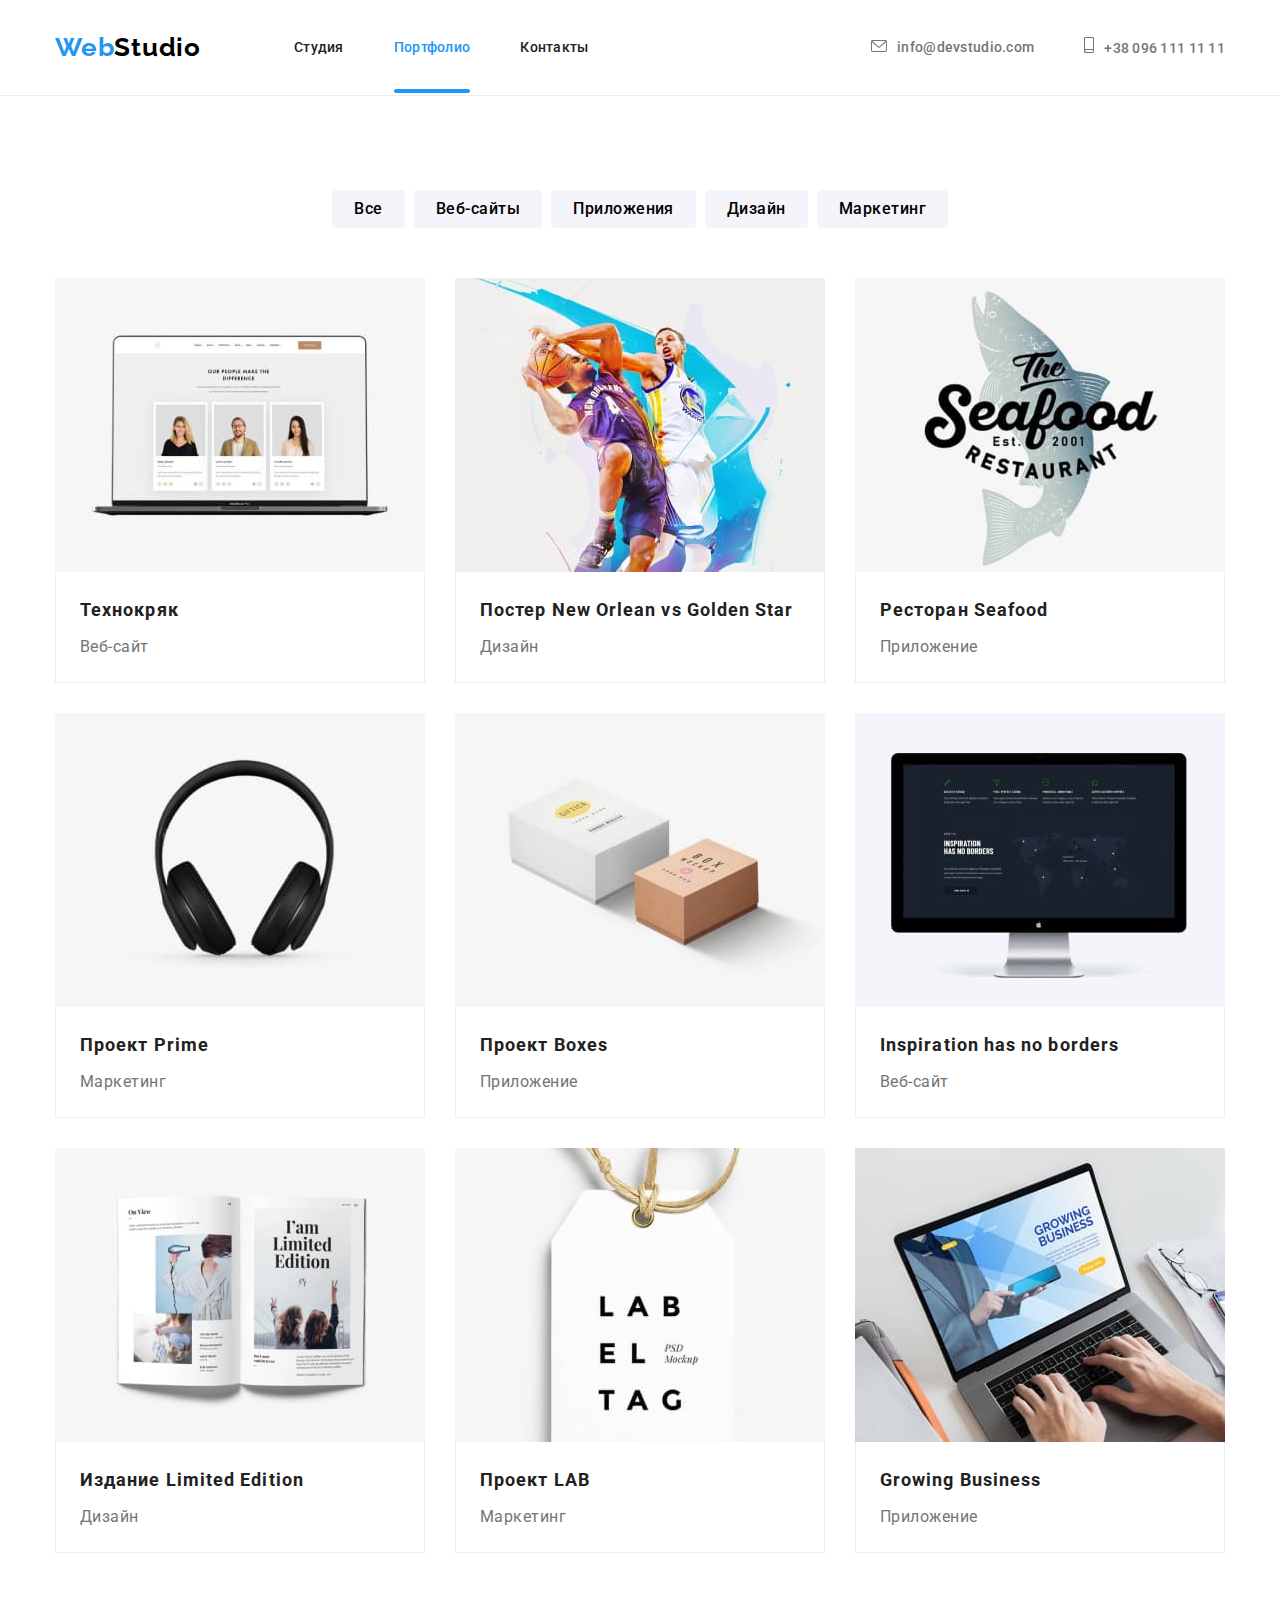
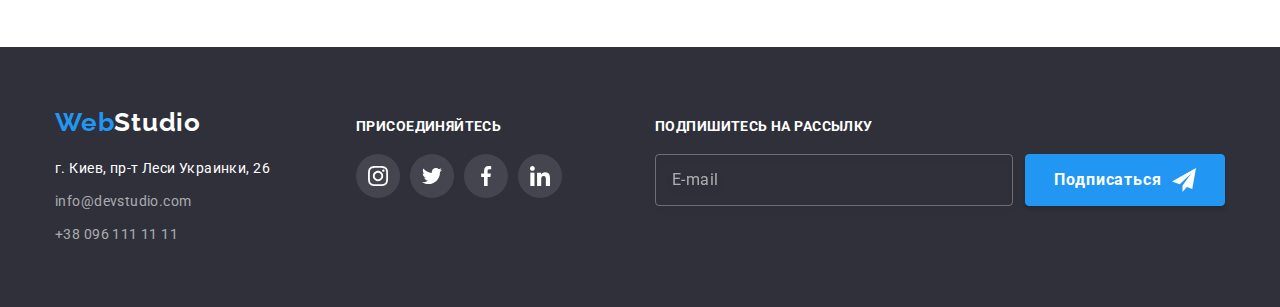
==== portfolio.html @ 92dab0f6 "clone" ====
<!DOCTYPE html>
<html lang="en">
<head>
    <meta charset="UTF-8">
    <meta name="viewport" content="width=device-width, initial-scale=1.0">
    <title>Portfolio</title>
    <link rel="preconnect" href="https://fonts.gstatic.com">
    <link href="https://fonts.googleapis.com/css2?family=Raleway:wght@700&family=Roboto:wght@400;500;700;900&display=swap" rel="stylesheet">
    <link rel="stylesheet" href="https://cdnjs.cloudflare.com/ajax/libs/modern-normalize/1.0.0/modern-normalize.min.css">
    <link rel="stylesheet" href="css/portfolio.min.css">
</head>
<body>
    <!--Шапка сайта-->
    <header class="header">
    <div class="container">
        <nav class="nav">
            <a class="logo" href="./index.html" lang="en"><span class="logo-color">Web</span>Studio</a>
            <ul class="nav-list">
                <li class="nav-list-item"><a class="nav-list-link" href="#">Студия</a></li>
                <li class="nav-list-item"><a class="nav-list-link current" href="./portfolio.html">Портфолио</a></li>
                <li class="nav-list-item"><a class="nav-list-link" href="#">Контакты</a></li>
            </ul>
            </nav>
            <address>
                <ul class="contacts">
                    <li class="contact-item"><a class="contact-item-link" href="mailto:info@devstudio.com">
                            <svg class="contact-icon" width="16" height="12">
                                <use href="./images/sprite.svg#icon-envelope"></use>
                            </svg>info@devstudio.com</a></li>
                    <li class="contact-item"><a class="contact-item-link" href="tel:++380961111111"><svg class="contact-icon" width="10"
                                height="16">
                                <use href="./images/sprite.svg#icon-smartphone"></use>
                            </svg>+38 096 111 11 11</a></li>
                </ul>
            </address>
            </div>
    </header>
    <main>
        <!--Портфолио-->
    <section class="portfolio">
    <div class="container">
    <h1 class="visually-hidden">Портфолио</h1>
    <!-- кнопки -->
    <ul class="btn">
        <li class="btn-list"><button class="btn-item" type="button">Все</button></li>
        <li class="btn-list"><button class="btn-item" type="button">Веб-сайты</button></li>
        <li class="btn-list"><button class="btn-item" type="button">Приложения</button></li>
        <li class="btn-list"><button class="btn-item" type="button">Дизайн</button></li>
        <li class="btn-list"><button class="btn-item" type="button">Маркетинг</button></li>
    </ul>
    <!-- проекты -->
    <ul class="project-list">
        <li class="project-list-item">
            <a class="project-list-item-link" href="">
            <div class="cards">
                <p class="overlay">Технокряк это современная площадка распространения коронавируса. Компании используют эту
                    платформу для цифрового шпионажа и атак на защищённые сервера конкурентов.</p>
                        <img class="project-list-item-img" src="./images/portfolio/project1.jpg" alt="ноутбук" width="370" height="294">
            </div>
            <div class="wrapper">
            <h2 class="project-list-item-title">Технокряк</h2>
            <p class="project-list-item-text">Веб-сайт</p>
            </div>
            </a>
        </li>
        <li class="project-list-item">
            <a class="project-list-item-link" href="">
            <div class="cards">
                <p class="overlay">Технокряк это современная площадка распространения коронавируса. Компании используют эту
                    платформу для цифрового шпионажа и атак на защищённые сервера конкурентов.</p>
            <img class="project-list-item-img" src="./images/portfolio/project2.jpg" alt="постер" width="370" height="294">
            </div>
            <div class="wrapper">
            <h2 class="project-list-item-title">Постер New Orlean vs Golden Star</h2>
            <p class="project-list-item-text">Дизайн</p>
            </div>
            </a>
        </li>   
        <li class="project-list-item">
            <a class="project-list-item-link" href="">
            <div class="cards">
                <p class="overlay">Технокряк это современная площадка распространения коронавируса. Компании используют эту
                    платформу для цифрового шпионажа и атак на защищённые сервера конкурентов.</p>
            <img class="project-list-item-img" src="./images/portfolio/project3.jpg" alt="лого ресторана" width="370" height="294">
            </div>
            <div class="wrapper">
            <h2 class="project-list-item-title">Ресторан Seafood</h2>
            <p class="project-list-item-text">Приложение</p>
        </div>
        </a>
        </li> 
        <li class="project-list-item">
            <a class="project-list-item-link" href="">
            <div class="cards">
                <p class="overlay">Технокряк это современная площадка распространения коронавируса. Компании используют эту
                    платформу для цифрового шпионажа и атак на защищённые сервера конкурентов.</p>
            <img class="project-list-item-img" src="./images/portfolio/project4.jpg" alt="наушники" width="370" height="294">
            </div>
            <div class="wrapper">
            <h2 class="project-list-item-title">Проект Prime</h2>
            <p class="project-list-item-text">Маркетинг</p>
        </div>
        </a>
        </li>
        <li class="project-list-item">
            <a class="project-list-item-link" href="">
            <div class="cards">
                <p class="overlay">Технокряк это современная площадка распространения коронавируса. Компании используют эту
                    платформу для цифрового шпионажа и атак на защищённые сервера конкурентов.</p>
                <img class="project-list-item-img" src="./images/portfolio/project5.jpg" alt="коробки" width="370" height="294">
            </div>
                <div class="wrapper">
            <h2 class="project-list-item-title">Проект Boxes</h2>
            <p class="project-list-item-text">Приложение</p>
        </div>
        </a>
        </li>
        <li class="project-list-item">
            <a class="project-list-item-link" href="">
            <div class="cards">
                <p class="overlay">Технокряк это современная площадка распространения коронавируса. Компании используют эту
                    платформу для цифрового шпионажа и атак на защищённые сервера конкурентов.</p>
            <img class="project-list-item-img" src="./images/portfolio/project6.jpg" alt="монитор" width="370" height="294">
            </div>
            <div class="wrapper">
            <h2 class="project-list-item-title">Inspiration has no borders</h2>
            <p class="project-list-item-text">Веб-сайт</p>
        </div>
        </a>
        </li>
        <li class="project-list-item">
            <a class="project-list-item-link" href="">
            <div class="cards">
                <p class="overlay">Технокряк это современная площадка распространения коронавируса. Компании используют эту
                    платформу для цифрового шпионажа и атак на защищённые сервера конкурентов.</p>
            <img class="project-list-item-img" src="./images/portfolio/project7.jpg" alt="книга" width="370" height="294">
            </div>
            <div class="wrapper">
            <h2 class="project-list-item-title">Издание Limited Edition</h2>
            <p class="project-list-item-text">Дизайн</p>
        </div>
        </a>
        </li>
        <li class="project-list-item">
            <a class="project-list-item-link" href="">
            <div class="cards">
                <p class="overlay">Технокряк это современная площадка распространения коронавируса. Компании используют эту
                    платформу для цифрового шпионажа и атак на защищённые сервера конкурентов.</p>
            <img class="project-list-item-img" src="./images/portfolio/project8.jpg" alt="лейбл" width="370" height="294">
            </div>
            <div class="wrapper">
            <h2 class="project-list-item-title">Проект LAB</h2>
            <p class="project-list-item-text">Маркетинг</p>
        </div>
        </a>
        </li>
        <li class="project-list-item">
            <a class="project-list-item-link" href="">
            <div class="cards">
                <p class="overlay">Технокряк это современная площадка распространения коронавируса. Компании используют эту
                    платформу для цифрового шпионажа и атак на защищённые сервера конкурентов.</p>
            <img class="project-list-item-img" src="./images/portfolio/project9.jpg" alt="открытый ноутбук" width="370" height="294">
            </div>
            <div class="wrapper">
            <h2 class="project-list-item-title">Growing Business</h2>
            <p class="project-list-item-text">Приложение</p>
        </div>
        </a>
        </li>
    </ul>
    </div>
    </section>    
    </main>
    <!--Футер-->
        <footer class="footer">
            <div class="container">
                <div class="footer-contacts">
                    <a class="logo" href=""><span class="logo-color">Web</span><span class="logo-white">Studio</span></a>
                    <address class="address">
                        <ul class="main-contacts-list">
                            <li class="main-contacts-item">
                                <a class="main-contacts-link map" href="https://goo.gl/maps/psRtu3tgyUnC2bHMA" target="_blank">
                                    г. Киев, пр-т
                                    Леси Украинки, 26 </a></li>
                            <li class="main-contacts-item">
                                <a class="main-contacts-link" href="mailto:info@devstudio.com">info@devstudio.com</a>
                            </li>
                            <li class="main-contacts-item">
                                <a class="main-contacts-link" href="tel:+380961111111">+38 096 111 11 11</a>
                            </li>
                        </ul>
                    </address>
                </div>
                <!-- Футер соцсети -->
                <div class="footer-social">
                    <p class="join">присоединяйтесь</p>
                    <ul class="footer-social-list">
                        <li class="footer-social-item">
                            <a class="footer-social-link" href="">
                                <svg class="social-logo">
                                    <use href="./images/sprite.svg#icon-instagram"></use>
                                </svg>
                            </a>
                        </li>
                        <li class="footer-social-item">
                            <a class="footer-social-link" href="">
                                <svg class="social-logo">
                                    <use href="./images/sprite.svg#icon-twitter"></use>
                                </svg></a>
                        </li>
                        <li class="footer-social-item">
                            <a class="footer-social-link" href="">
                                <svg class="social-logo">
                                    <use href="./images/sprite.svg#icon-facebook"></use>
                                </svg></a>
                        </li>
                        <li class="footer-social-item">
                            <a class="footer-social-link" href="">
                                <svg class="social-logo">
                                    <use href="./images/sprite.svg#icon-linkedin"></use>
                                </svg></a>
                        </li>
                    </ul>
                </div>
                <!-- Подписка -->
                <form class="subscription-form">
                    <b class="subs-title">Подпишитесь на рассылку</b>
                    <div class="subscription">
                        <label for="subs-email"></label>
                        <input class="subs-input" id="subs-email" name="subs-email" type="email" placeholder="E-mail"
                            autocomplete="email">
                        <button class="subs-btn" type="submit">Подписаться
                            <svg class="icon-send" width="24px" height="24px">
                                <use href="./images/sprite.svg#icon-send"></use>
                            </svg>
                        </button>
                    </div>
                </form>
            </div>
        </footer>
</body>
</html>
---- css/portfolio.min.css ----
:root{--primary-text-color: #212121;--secondary-text-color: #757575;--accent-text-color: #2196f3;--reserve-text-color: #ffffff;--primary-font-family: "Roboto", sans-serif;--secondary-font-family: "Raleway", sans-serif;--card-set-gap: 30px}html{box-sizing:border-box}*,*::before,*::after{box-sizing:inherit}body{font-family:var(--primary-font-family)}ul{list-style:none;padding:0;margin:0}h1,h2,h3,h4,h5,h6,p{margin:0}a{text-decoration:none}address{font-style:normal}img{display:block;max-width:100%;height:auto}textarea{resize:none}.container{width:1200px;padding:0 15px;margin:0 auto}.section{padding-top:94px;padding-bottom:94px}.visually-hidden{position:absolute;width:1px;height:1px;margin:-1px;border:0;padding:0;white-space:nowrap;clip-path:inset(100%);clip:rect(0 0 0 0);overflow:hidden}.header{padding-top:32px;padding-bottom:32px;border-bottom:1px solid #ececec}.header .container{display:flex;align-items:center;justify-content:space-between}.nav{display:flex;align-items:center}.nav-list{display:flex;align-items:center;margin-left:93px}.nav-list-item:not(:last-child){margin-right:50px}.contacts{display:flex;align-items:center;margin-left:auto}.logo{font-family:var(--secondary-font-family);color:#000000;font-weight:700;font-size:26px;line-height:1.19;letter-spacing:0.03em}.logo-color{color:var(--accent-text-color)}.nav-list-link{position:relative;padding-top:32px;padding-bottom:32px;font-weight:500;font-size:14px;line-height:1.14;letter-spacing:0.02em;color:var(--primary-text-color);transition:color 250ms cubic-bezier(0.4, 0, 0.2, 1)}.nav-list-link:hover,.nav-list-link:focus{color:var(--accent-text-color)}.current{color:var(--accent-text-color)}.current::after{content:"";position:absolute;left:0;bottom:-5px;display:block;width:100%;height:4px;background-color:var(--accent-text-color);border-radius:2px;transform:translateY(25%)}.contact-item:not(:last-child){margin-right:50px}.contact-item-link{position:relative;padding-top:32px;padding-bottom:32px;font-weight:500;font-size:14px;line-height:1.14;letter-spacing:0.02em;color:var(--secondary-text-color);transition:color 250ms cubic-bezier(0.4, 0, 0.2, 1)}.contact-item-link:hover,.contact-item-link:focus{color:var(--accent-text-color)}.contact-icon{margin-right:10px;fill:currentColor}.portfolio{display:flex;padding-top:94px;padding-bottom:94px}.btn{display:flex;justify-content:center;margin-bottom:50px}.btn-list:not(:last-child){margin-right:9px}.btn-item{min-width:73px;padding:6px 22px;border:none;cursor:pointer;background:#f5f4fa;border-radius:4px;font-family:var(--primary-font-family);font-weight:500;font-size:16px;line-height:1.62;text-align:center;letter-spacing:0.03em;transition:color 250ms cubic-bezier(0.4, 0, 0.2, 1),background-color 250ms cubic-bezier(0.4, 0, 0.2, 1)}.btn-item:hover,.btn-item:focus{background-color:var(--accent-text-color);color:var(--reserve-text-color);box-shadow:0px 3px 1px rgba(0,0,0,0.1),0px 1px 2px rgba(0,0,0,0.08),0px 2px 2px rgba(0,0,0,0.12)}.project-list{display:flex;flex-wrap:wrap;margin-left:calc(-1 * var(--card-set-gap));margin-top:calc(-1 * var(--card-set-gap))}.project-list-item{flex-basis:calc(100% / 3 - var(--card-set-gap));margin-left:var(--card-set-gap);margin-top:var(--card-set-gap)}.project-list-item:hover,.project-list-item:focus{box-shadow:0px 1px 1px rgba(0,0,0,0.12),0px 4px 4px rgba(0,0,0,0.06),1px 4px 6px rgba(0,0,0,0.16)}.project-list-item-link{display:block;transition:box-shadow 250ms cubic-bezier(0.4, 0, 0.2, 1)}.project-list-item-link:hover,.project-list-item-link:focus{box-shadow:0px 1px 1px rgba(0,0,0,0.12),0px 4px 4px rgba(0,0,0,0.06),1px 4px 6px rgba(0,0,0,0.16)}.project-list-item-link .project-list-item-title{margin-bottom:4px;font-weight:700;font-size:18px;line-height:2;letter-spacing:0.06em;color:var(--primary-text-color)}.project-list-item-text{font-size:16px;line-height:1.87;letter-spacing:0.03em;color:var(--secondary-text-color)}.wrapper{padding:20px 24px;border-right:1px solid #eeeeee;border-bottom:1px solid #eeeeee;border-left:1px solid #eeeeee}.cards{position:relative;overflow:hidden}.overlay{position:absolute;left:0;bottom:0;padding:63px 24px;width:100%;height:100%;background-color:rgba(33,150,243,0.9);color:var(--reserve-text-color);font-size:18px;line-height:1.56;letter-spacing:0.03em;transform:translateY(100%);transition:all 250ms cubic-bezier(0.4, 0, 0.2, 1)}.project-list-item-link:hover .overlay,.project-list-item-link:focus .overlay{transform:translateY(0)}.footer{padding-top:60px;padding-bottom:60px;background:#2f303a}.footer-contacts{width:231px}.footer .container{display:flex;justify-self:start;align-items:baseline}.logo-white{color:var(--reserve-text-color)}.main-contacts-list{margin-top:20px}.main-contacts-item:not(:last-child){margin-bottom:9px}.main-contacts-link{font-size:14px;line-height:1.71;letter-spacing:0.03em;color:rgba(255,255,255,0.6)}.main-contacts-link.map{color:var(--reserve-text-color)}.footer-social{margin-left:70px}.join{display:inline-block;margin-bottom:20px;font-weight:bold;font-size:14px;line-height:1.14;letter-spacing:0.03em;text-transform:uppercase;color:var(--reserve-text-color)}.footer-social-list{display:flex;justify-content:space-between;width:206px}.footer-social-link{display:flex;justify-content:center;align-items:center;width:44px;height:44px;border-radius:50%;background-color:rgba(255,255,255,0.1);color:var(--reserve-text-color);transition:background-color 250ms cubic-bezier(0.4, 0, 0.2, 1)}.footer-social-link:hover,.footer-social-link:focus{background-color:var(--accent-text-color)}.social-logo{fill:currentColor}.subscription-form{display:block;margin-left:93px;width:570px}.subs-title{display:inline-block;margin-bottom:20px;font-weight:700;font-size:14px;line-height:1.14;letter-spacing:0.03em;text-transform:uppercase;color:var(--reserve-text-color)}.subs-btn{display:flex;justify-content:center;align-items:center;margin:0 auto;padding:10px 0;margin-left:12px;min-width:200px;min-height:50px;border-radius:4px;border:1px solid var(--accent-text-color);cursor:pointer;font-weight:700;font-size:16px;line-height:1.87;letter-spacing:0.06em;color:var(--reserve-text-color);background-color:var(--accent-text-color);box-shadow:0px 4px 4px rgba(0,0,0,0.15)}.icon-send{margin-left:10px;fill:currentColor}.subscription{display:flex}.subs-input{padding:15px 16px;min-width:358px;min-height:50px;border:1px solid rgba(255,255,255,0.3);filter:drop-shadow(0px 4px 4px rgba(0,0,0,0.15));border-radius:4px;background-color:transparent;color:#ffffff;transition:outline 250ms cubic-bezier(0.4, 0, 0.2, 1)}.subs-input:focus{outline:1px solid var(--accent-text-color)}.subs-input::placeholder{font-size:16px;line-height:1.25;letter-spacing:0.03em;color:rgba(255,255,255,0.6)}
/*# sourceMappingURL=portfolio.min.css.map */
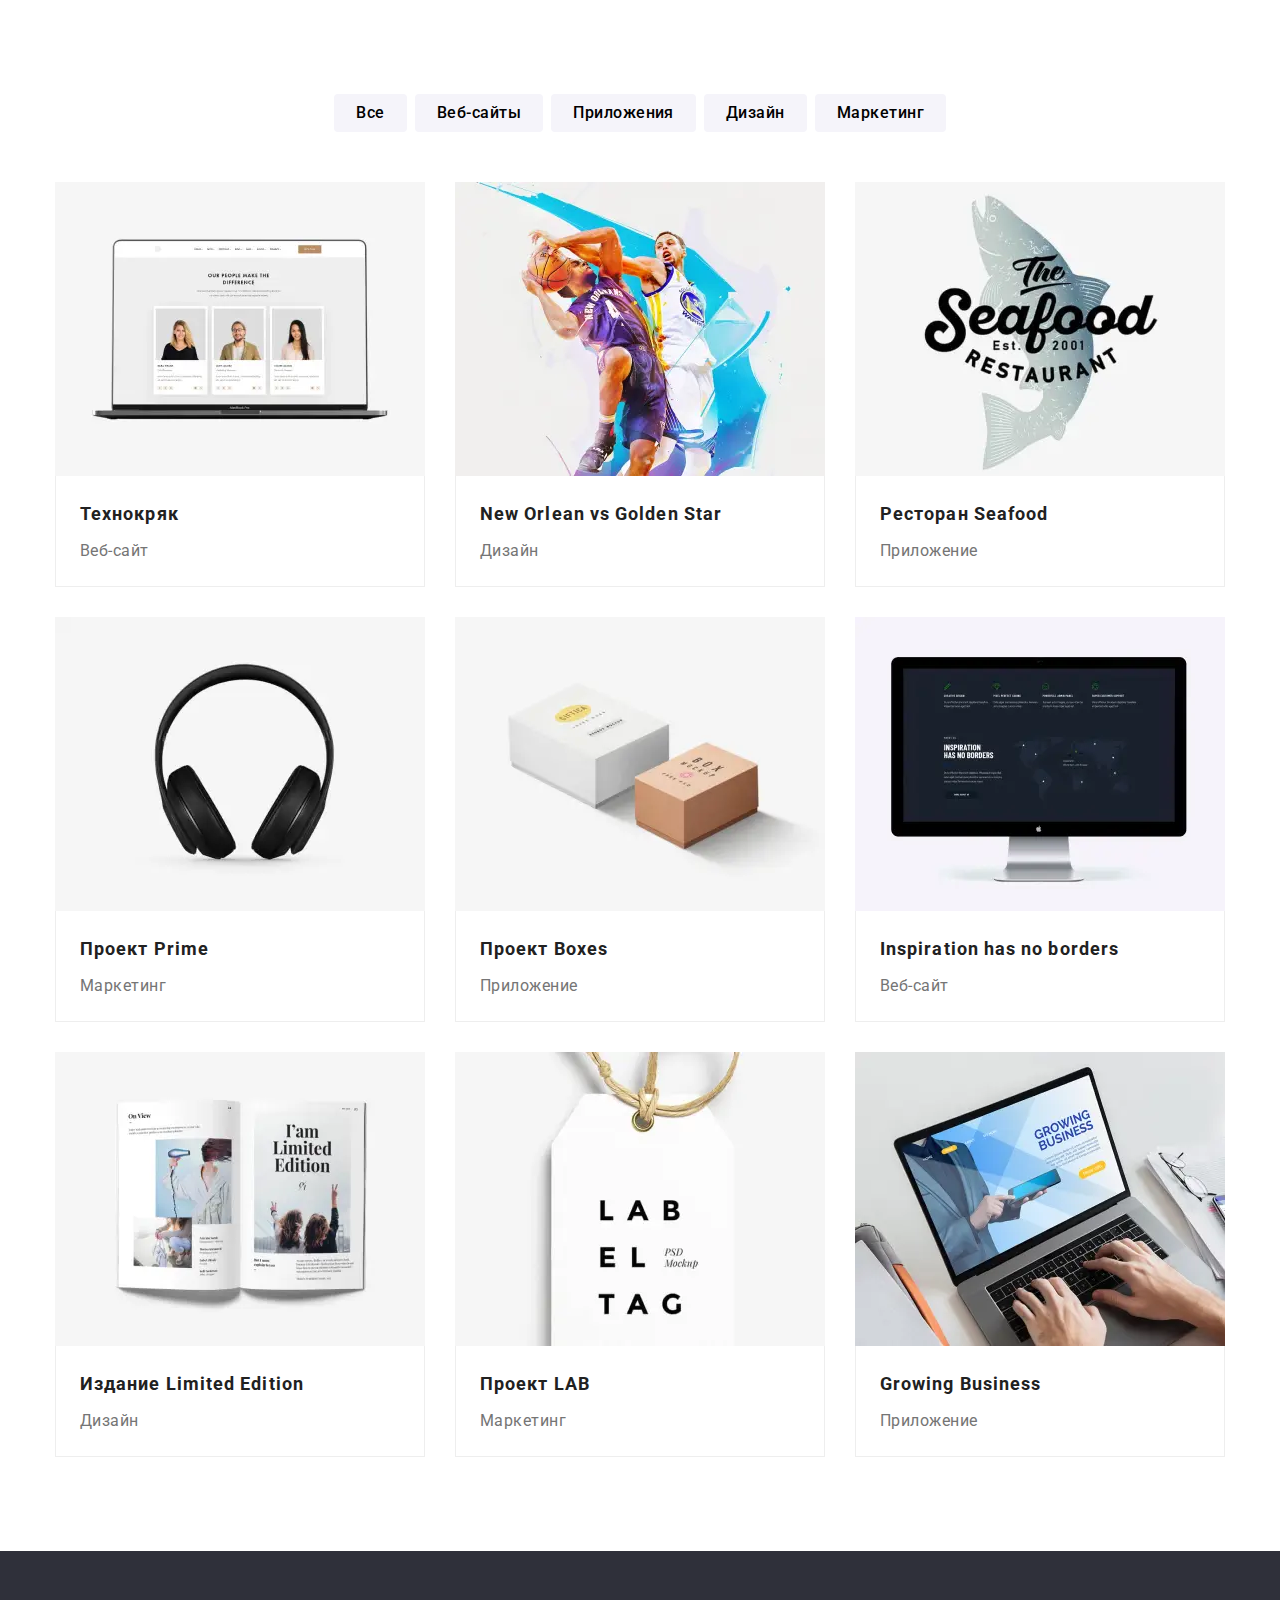
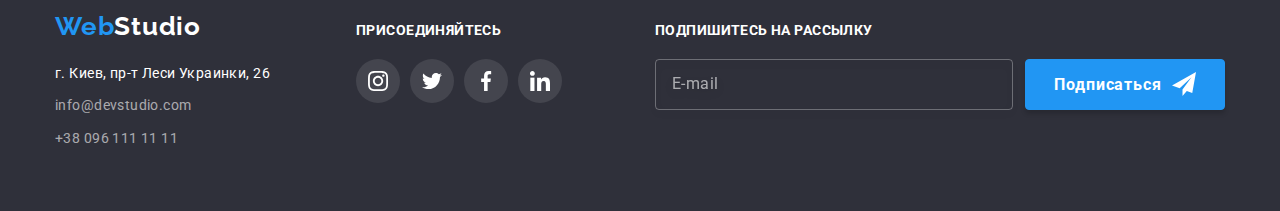
==== commit 4a5dd16d: "hw part2" ====
--- a/portfolio.html
+++ b/portfolio.html
@@ -11,7 +11,7 @@
 </head>
 <body>
     <!--Шапка сайта-->
-    <header class="header">
+    <!-- <header class="header">
     <div class="container">
         <nav class="nav">
             <a class="logo" href="./index.html" lang="en"><span class="logo-color">Web</span>Studio</a>
@@ -34,7 +34,7 @@
                 </ul>
             </address>
             </div>
-    </header>
+    </header> -->
     <main>
         <!--Портфолио-->
     <section class="portfolio">
@@ -55,7 +55,23 @@
             <div class="cards">
                 <p class="overlay">Технокряк это современная площадка распространения коронавируса. Компании используют эту
                     платформу для цифрового шпионажа и атак на защищённые сервера конкурентов.</p>
-                        <img class="project-list-item-img" src="./images/portfolio/project1.jpg" alt="ноутбук" width="370" height="294">
+                    <picture class="portfoli-list-card-picture">
+                    <source
+                        srcset="./images/projects/desktop-project-1.webp 1x, ./images/projects/desktop-project-1@2x.webp 2x"
+                        media="(min-width: 1200px)" type="image/webp">
+                    <source srcset="./images/projects/desktop-project-1.jpg 1x, ./images/projects/desktop-project-1@2x.jpg 2x"
+                        media="(min-width: 1200px)">
+                    <source srcset="./images/projects/tablet-project-1.webp 1x, ./images/projects/tablet-project-1@2x.webp 2x"
+                        media="(min-width: 768px)" type="image/webp">
+                    <source srcset="./images/projects/tablet-project-1.jpg 1x, ./images/projects/tablet-project-1@2x.jpg 2x"
+                        media="(min-width: 768px)">
+                    <source srcset="./images/projects/mobile-project-1.webp 1x, ./images/projects/mobile-project-1@2x.webp 2x"
+                        media="(min-width: 320px)" type="image/webp">
+                    <source srcset="./images/projects/mobile-project-1.jpg 1x, ./images/projects/mobile-project-1@2x.jpg 2x"
+                        media="(min-width: 320px)">
+                    <img class="project-list-item-img" src="./images/projects/mobile-project-1.jpg"
+                        alt="Веб-сайта для проекта технокряк">
+                </picture>
             </div>
             <div class="wrapper">
             <h2 class="project-list-item-title">Технокряк</h2>
@@ -68,10 +84,25 @@
             <div class="cards">
                 <p class="overlay">Технокряк это современная площадка распространения коронавируса. Компании используют эту
                     платформу для цифрового шпионажа и атак на защищённые сервера конкурентов.</p>
-            <img class="project-list-item-img" src="./images/portfolio/project2.jpg" alt="постер" width="370" height="294">
-            </div>
-            <div class="wrapper">
-            <h2 class="project-list-item-title">Постер New Orlean vs Golden Star</h2>
+            <picture class="portfoli-list-card-picture">
+                <source srcset="./images/projects/desktop-project-2.webp 1x, ./images/projects/desktop-project-2@2x.webp 2x"
+                    media="(min-width: 1200px)" type="image/webp">
+                <source srcset="./images/projects/desktop-project-2.jpg 1x, ./images/projects/desktop-project-2@2x.jpg 2x"
+                    media="(min-width: 1200px)">
+                <source srcset="./images/projects/tablet-project-2.webp 1x, ./images/projects/tablet-project-2@2x.webp 2x"
+                    media="(min-width: 768px)" type="image/webp">
+                <source srcset="./images/projects/tablet-project-2.jpg 1x, ./images/projects/tablet-project-2@2x.jpg 2x"
+                    media="(min-width: 768px)">
+                <source srcset="./images/projects/mobile-project-2.webp 1x, ./images/projects/mobile-project-2@2x.webp 2x"
+                    media="(min-width: 320px)" type="image/webp">
+                <source srcset="./images/projects/mobile-project-2.jpg 1x, ./images/projects/mobile-project-2@2x.jpg 2x"
+                    media="(min-width: 320px)">
+                <img class="project-list-item-img" src="./images/projects/mobile-project-2.jpg"
+                    alt="Дизайн для постера">
+            </picture>
+            </div>
+            <div class="wrapper">
+            <h2 class="project-list-item-title">New Orlean vs Golden Star</h2>
             <p class="project-list-item-text">Дизайн</p>
             </div>
             </a>
@@ -81,7 +112,21 @@
             <div class="cards">
                 <p class="overlay">Технокряк это современная площадка распространения коронавируса. Компании используют эту
                     платформу для цифрового шпионажа и атак на защищённые сервера конкурентов.</p>
-            <img class="project-list-item-img" src="./images/portfolio/project3.jpg" alt="лого ресторана" width="370" height="294">
+            <picture class="portfoli-list-card-picture">
+                <source srcset="./images/projects/desktop-project-3.webp 1x, ./images/projects/desktop-project-3@2x.webp 2x"
+                    media="(min-width: 1200px)" type="image/webp">
+                <source srcset="./images/projects/desktop-project-3.jpg 1x, ./images/projects/desktop-project-3@2x.jpg 2x"
+                    media="(min-width: 1200px)">
+                <source srcset="./images/projects/tablet-project-3.webp 1x, ./images/projects/tablet-project-3@2x.webp 2x"
+                    media="(min-width: 768px)" type="image/webp">
+                <source srcset="./images/projects/tablet-project-3.jpg 1x, ./images/projects/tablet-project-3@2x.jpg 2x"
+                    media="(min-width: 768px)">
+                <source srcset="./images/projects/mobile-project-3.webp 1x, ./images/projects/mobile-project-3@2x.webp 2x"
+                    media="(min-width: 320px)" type="image/webp">
+                <source srcset="./images/projects/mobile-project-3.jpg 1x, ./images/projects/mobile-project-3@2x.jpg 2x"
+                    media="(min-width: 320px)">
+                <img class="project-list-item-img" src="./images/projects/mobile-project-3.jpg" alt="Приложение для ресторана">
+            </picture>
             </div>
             <div class="wrapper">
             <h2 class="project-list-item-title">Ресторан Seafood</h2>
@@ -94,7 +139,21 @@
             <div class="cards">
                 <p class="overlay">Технокряк это современная площадка распространения коронавируса. Компании используют эту
                     платформу для цифрового шпионажа и атак на защищённые сервера конкурентов.</p>
-            <img class="project-list-item-img" src="./images/portfolio/project4.jpg" alt="наушники" width="370" height="294">
+            <picture class="portfoli-list-card-picture">
+                <source srcset="./images/projects/desktop-project-4.webp 1x, ./images/projects/desktop-project-4@2x.webp 2x"
+                    media="(min-width: 1200px)" type="image/webp">
+                <source srcset="./images/projects/desktop-project-4.jpg 1x, ./images/projects/desktop-project-4@2x.jpg 2x"
+                    media="(min-width: 1200px)">
+                <source srcset="./images/projects/tablet-project-4.webp 1x, ./images/projects/tablet-project-4@2x.webp 2x"
+                    media="(min-width: 768px)" type="image/webp">
+                <source srcset="./images/projects/tablet-project-4.jpg 1x, ./images/projects/tablet-project-4@2x.jpg 2x"
+                    media="(min-width: 768px)">
+                <source srcset="./images/projects/mobile-project-4.webp 1x, ./images/projects/mobile-project-4@2x.webp 2x"
+                    media="(min-width: 320px)" type="image/webp">
+                <source srcset="./images/projects/mobile-project-4.jpg 1x, ./images/projects/mobile-project-4@2x.jpg 2x"
+                    media="(min-width: 320px)">
+                <img class="project-list-item-img" src="./images/projects/mobile-project-4.jpg" alt="Маркетинг для проекта">
+            </picture>
             </div>
             <div class="wrapper">
             <h2 class="project-list-item-title">Проект Prime</h2>
@@ -107,7 +166,21 @@
             <div class="cards">
                 <p class="overlay">Технокряк это современная площадка распространения коронавируса. Компании используют эту
                     платформу для цифрового шпионажа и атак на защищённые сервера конкурентов.</p>
-                <img class="project-list-item-img" src="./images/portfolio/project5.jpg" alt="коробки" width="370" height="294">
+            <picture class="portfoli-list-card-picture">
+                <source srcset="./images/projects/desktop-project-5.webp 1x, ./images/projects/desktop-project-5@2x.webp 2x"
+                    media="(min-width: 1200px)" type="image/webp">
+                <source srcset="./images/projects/desktop-project-5.jpg 1x, ./images/projects/desktop-project-5@2x.jpg 2x"
+                    media="(min-width: 1200px)">
+                <source srcset="./images/projects/tablet-project-5.webp 1x, ./images/projects/tablet-project-5@2x.webp 2x"
+                    media="(min-width: 768px)" type="image/webp">
+                <source srcset="./images/projects/tablet-project-5.jpg 1x, ./images/projects/tablet-project-5@2x.jpg 2x"
+                    media="(min-width: 768px)">
+                <source srcset="./images/projects/mobile-project-5.webp 1x, ./images/projects/mobile-project-5@2x.webp 2x"
+                    media="(min-width: 320px)" type="image/webp">
+                <source srcset="./images/projects/mobile-project-5.jpg 1x, ./images/projects/mobile-project-5@2x.jpg 2x"
+                    media="(min-width: 320px)">
+                <img class="project-list-item-img" src="./images/projects/mobile-project-5.jpg" alt="Приложение для проекта Boxes">
+            </picture>
             </div>
                 <div class="wrapper">
             <h2 class="project-list-item-title">Проект Boxes</h2>
@@ -120,7 +193,21 @@
             <div class="cards">
                 <p class="overlay">Технокряк это современная площадка распространения коронавируса. Компании используют эту
                     платформу для цифрового шпионажа и атак на защищённые сервера конкурентов.</p>
-            <img class="project-list-item-img" src="./images/portfolio/project6.jpg" alt="монитор" width="370" height="294">
+            <picture class="portfoli-list-card-picture">
+                <source srcset="./images/projects/desktop-project-6.webp 1x, ./images/projects/desktop-project-6@2x.webp 2x"
+                    media="(min-width: 1200px)" type="image/webp">
+                <source srcset="./images/projects/desktop-project-6.jpg 1x, ./images/projects/desktop-project-6@2x.jpg 2x"
+                    media="(min-width: 1200px)">
+                <source srcset="./images/projects/tablet-project-6.webp 1x, ./images/projects/tablet-project-6@2x.webp 2x"
+                    media="(min-width: 768px)" type="image/webp">
+                <source srcset="./images/projects/tablet-project-6.jpg 1x, ./images/projects/tablet-project-6@2x.jpg 2x"
+                    media="(min-width: 768px)">
+                <source srcset="./images/projects/mobile-project-6.webp 1x, ./images/projects/mobile-project-6@2x.webp 2x"
+                    media="(min-width: 320px)" type="image/webp">
+                <source srcset="./images/projects/mobile-project-6.jpg 1x, ./images/projects/mobile-project-6@2x.jpg 2x"
+                    media="(min-width: 320px)">
+                <img class="project-list-item-img" src="./images/projects/mobile-project-6.jpg" alt="Веб-сайт для проекта">
+            </picture>
             </div>
             <div class="wrapper">
             <h2 class="project-list-item-title">Inspiration has no borders</h2>
@@ -133,7 +220,21 @@
             <div class="cards">
                 <p class="overlay">Технокряк это современная площадка распространения коронавируса. Компании используют эту
                     платформу для цифрового шпионажа и атак на защищённые сервера конкурентов.</p>
-            <img class="project-list-item-img" src="./images/portfolio/project7.jpg" alt="книга" width="370" height="294">
+            <picture class="portfoli-list-card-picture">
+                <source srcset="./images/projects/desktop-project-7.webp 1x, ./images/projects/desktop-project-7@2x.webp 2x"
+                    media="(min-width: 1200px)" type="image/webp">
+                <source srcset="./images/projects/desktop-project-7.jpg 1x, ./images/projects/desktop-project-7@2x.jpg 2x"
+                    media="(min-width: 1200px)">
+                <source srcset="./images/projects/tablet-project-7.webp 1x, ./images/projects/tablet-project-7@2x.webp 2x"
+                    media="(min-width: 768px)" type="image/webp">
+                <source srcset="./images/projects/tablet-project-7.jpg 1x, ./images/projects/tablet-project-7@2x.jpg 2x"
+                    media="(min-width: 768px)">
+                <source srcset="./images/projects/mobile-project-7.webp 1x, ./images/projects/mobile-project-7@2x.webp 2x"
+                    media="(min-width: 320px)" type="image/webp">
+                <source srcset="./images/projects/mobile-project-7.jpg 1x, ./images/projects/mobile-project-7@2x.jpg 2x"
+                    media="(min-width: 320px)">
+                <img class="project-list-item-img" src="./images/projects/mobile-project-7.jpg" alt="Дизайн для издания Limited Edition">
+            </picture>
             </div>
             <div class="wrapper">
             <h2 class="project-list-item-title">Издание Limited Edition</h2>
@@ -146,7 +247,22 @@
             <div class="cards">
                 <p class="overlay">Технокряк это современная площадка распространения коронавируса. Компании используют эту
                     платформу для цифрового шпионажа и атак на защищённые сервера конкурентов.</p>
-            <img class="project-list-item-img" src="./images/portfolio/project8.jpg" alt="лейбл" width="370" height="294">
+            <picture class="portfoli-list-card-picture">
+                <source srcset="./images/projects/desktop-project-8.webp 1x, ./images/projects/desktop-project-8@2x.webp 2x"
+                    media="(min-width: 1200px)" type="image/webp">
+                <source srcset="./images/projects/desktop-project-8.jpg 1x, ./images/projects/desktop-project-8@2x.jpg 2x"
+                    media="(min-width: 1200px)">
+                <source srcset="./images/projects/tablet-project-8.webp 1x, ./images/projects/tablet-project-8@2x.webp 2x"
+                    media="(min-width: 768px)" type="image/webp">
+                <source srcset="./images/projects/tablet-project-8.jpg 1x, ./images/projects/tablet-project-8@2x.jpg 2x"
+                    media="(min-width: 768px)">
+                <source srcset="./images/projects/mobile-project-8.webp 1x, ./images/projects/mobile-project-8@2x.webp 2x"
+                    media="(min-width: 320px)" type="image/webp">
+                <source srcset="./images/projects/mobile-project-8.jpg 1x, ./images/projects/mobile-project-8@2x.jpg 2x"
+                    media="(min-width: 320px)">
+                <img class="project-list-item-img" src="./images/projects/mobile-project-8.jpg"
+                    alt="Маркетинг для проекта LAB">
+            </picture>
             </div>
             <div class="wrapper">
             <h2 class="project-list-item-title">Проект LAB</h2>
@@ -159,7 +275,21 @@
             <div class="cards">
                 <p class="overlay">Технокряк это современная площадка распространения коронавируса. Компании используют эту
                     платформу для цифрового шпионажа и атак на защищённые сервера конкурентов.</p>
-            <img class="project-list-item-img" src="./images/portfolio/project9.jpg" alt="открытый ноутбук" width="370" height="294">
+            <picture class="portfoli-list-card-picture">
+                <source srcset="./images/projects/desktop-project-9.webp 1x, ./images/projects/desktop-project-9@2x.webp 2x"
+                    media="(min-width: 1200px)" type="image/webp">
+                <source srcset="./images/projects/desktop-project-9.jpg 1x, ./images/projects/desktop-project-9@2x.jpg 2x"
+                    media="(min-width: 1200px)">
+                <source srcset="./images/projects/tablet-project-9.webp 1x, ./images/projects/tablet-project-9@2x.webp 2x"
+                    media="(min-width: 768px)" type="image/webp">
+                <source srcset="./images/projects/tablet-project-9.jpg 1x, ./images/projects/tablet-project-9@2x.jpg 2x"
+                    media="(min-width: 768px)">
+                <source srcset="./images/projects/mobile-project-9.webp 1x, ./images/projects/mobile-project-9@2x.webp 2x"
+                    media="(min-width: 320px)" type="image/webp">
+                <source srcset="./images/projects/mobile-project-9.jpg 1x, ./images/projects/mobile-project-9@2x.jpg 2x"
+                    media="(min-width: 320px)">
+                <img class="project-list-item-img" src="./images/projects/mobile-project-9.jpg" alt="Приложение для проекта Growing Business">
+            </picture>
             </div>
             <div class="wrapper">
             <h2 class="project-list-item-title">Growing Business</h2>
--- a/css/portfolio.min.css
+++ b/css/portfolio.min.css
@@ -1,2 +1,2 @@
-:root{--primary-text-color: #212121;--secondary-text-color: #757575;--accent-text-color: #2196f3;--reserve-text-color: #ffffff;--primary-font-family: "Roboto", sans-serif;--secondary-font-family: "Raleway", sans-serif;--card-set-gap: 30px}html{box-sizing:border-box}*,*::before,*::after{box-sizing:inherit}body{font-family:var(--primary-font-family)}ul{list-style:none;padding:0;margin:0}h1,h2,h3,h4,h5,h6,p{margin:0}a{text-decoration:none}address{font-style:normal}img{display:block;max-width:100%;height:auto}textarea{resize:none}.container{width:1200px;padding:0 15px;margin:0 auto}.section{padding-top:94px;padding-bottom:94px}.visually-hidden{position:absolute;width:1px;height:1px;margin:-1px;border:0;padding:0;white-space:nowrap;clip-path:inset(100%);clip:rect(0 0 0 0);overflow:hidden}.header{padding-top:32px;padding-bottom:32px;border-bottom:1px solid #ececec}.header .container{display:flex;align-items:center;justify-content:space-between}.nav{display:flex;align-items:center}.nav-list{display:flex;align-items:center;margin-left:93px}.nav-list-item:not(:last-child){margin-right:50px}.contacts{display:flex;align-items:center;margin-left:auto}.logo{font-family:var(--secondary-font-family);color:#000000;font-weight:700;font-size:26px;line-height:1.19;letter-spacing:0.03em}.logo-color{color:var(--accent-text-color)}.nav-list-link{position:relative;padding-top:32px;padding-bottom:32px;font-weight:500;font-size:14px;line-height:1.14;letter-spacing:0.02em;color:var(--primary-text-color);transition:color 250ms cubic-bezier(0.4, 0, 0.2, 1)}.nav-list-link:hover,.nav-list-link:focus{color:var(--accent-text-color)}.current{color:var(--accent-text-color)}.current::after{content:"";position:absolute;left:0;bottom:-5px;display:block;width:100%;height:4px;background-color:var(--accent-text-color);border-radius:2px;transform:translateY(25%)}.contact-item:not(:last-child){margin-right:50px}.contact-item-link{position:relative;padding-top:32px;padding-bottom:32px;font-weight:500;font-size:14px;line-height:1.14;letter-spacing:0.02em;color:var(--secondary-text-color);transition:color 250ms cubic-bezier(0.4, 0, 0.2, 1)}.contact-item-link:hover,.contact-item-link:focus{color:var(--accent-text-color)}.contact-icon{margin-right:10px;fill:currentColor}.portfolio{display:flex;padding-top:94px;padding-bottom:94px}.btn{display:flex;justify-content:center;margin-bottom:50px}.btn-list:not(:last-child){margin-right:9px}.btn-item{min-width:73px;padding:6px 22px;border:none;cursor:pointer;background:#f5f4fa;border-radius:4px;font-family:var(--primary-font-family);font-weight:500;font-size:16px;line-height:1.62;text-align:center;letter-spacing:0.03em;transition:color 250ms cubic-bezier(0.4, 0, 0.2, 1),background-color 250ms cubic-bezier(0.4, 0, 0.2, 1)}.btn-item:hover,.btn-item:focus{background-color:var(--accent-text-color);color:var(--reserve-text-color);box-shadow:0px 3px 1px rgba(0,0,0,0.1),0px 1px 2px rgba(0,0,0,0.08),0px 2px 2px rgba(0,0,0,0.12)}.project-list{display:flex;flex-wrap:wrap;margin-left:calc(-1 * var(--card-set-gap));margin-top:calc(-1 * var(--card-set-gap))}.project-list-item{flex-basis:calc(100% / 3 - var(--card-set-gap));margin-left:var(--card-set-gap);margin-top:var(--card-set-gap)}.project-list-item:hover,.project-list-item:focus{box-shadow:0px 1px 1px rgba(0,0,0,0.12),0px 4px 4px rgba(0,0,0,0.06),1px 4px 6px rgba(0,0,0,0.16)}.project-list-item-link{display:block;transition:box-shadow 250ms cubic-bezier(0.4, 0, 0.2, 1)}.project-list-item-link:hover,.project-list-item-link:focus{box-shadow:0px 1px 1px rgba(0,0,0,0.12),0px 4px 4px rgba(0,0,0,0.06),1px 4px 6px rgba(0,0,0,0.16)}.project-list-item-link .project-list-item-title{margin-bottom:4px;font-weight:700;font-size:18px;line-height:2;letter-spacing:0.06em;color:var(--primary-text-color)}.project-list-item-text{font-size:16px;line-height:1.87;letter-spacing:0.03em;color:var(--secondary-text-color)}.wrapper{padding:20px 24px;border-right:1px solid #eeeeee;border-bottom:1px solid #eeeeee;border-left:1px solid #eeeeee}.cards{position:relative;overflow:hidden}.overlay{position:absolute;left:0;bottom:0;padding:63px 24px;width:100%;height:100%;background-color:rgba(33,150,243,0.9);color:var(--reserve-text-color);font-size:18px;line-height:1.56;letter-spacing:0.03em;transform:translateY(100%);transition:all 250ms cubic-bezier(0.4, 0, 0.2, 1)}.project-list-item-link:hover .overlay,.project-list-item-link:focus .overlay{transform:translateY(0)}.footer{padding-top:60px;padding-bottom:60px;background:#2f303a}.footer-contacts{width:231px}.footer .container{display:flex;justify-self:start;align-items:baseline}.logo-white{color:var(--reserve-text-color)}.main-contacts-list{margin-top:20px}.main-contacts-item:not(:last-child){margin-bottom:9px}.main-contacts-link{font-size:14px;line-height:1.71;letter-spacing:0.03em;color:rgba(255,255,255,0.6)}.main-contacts-link.map{color:var(--reserve-text-color)}.footer-social{margin-left:70px}.join{display:inline-block;margin-bottom:20px;font-weight:bold;font-size:14px;line-height:1.14;letter-spacing:0.03em;text-transform:uppercase;color:var(--reserve-text-color)}.footer-social-list{display:flex;justify-content:space-between;width:206px}.footer-social-link{display:flex;justify-content:center;align-items:center;width:44px;height:44px;border-radius:50%;background-color:rgba(255,255,255,0.1);color:var(--reserve-text-color);transition:background-color 250ms cubic-bezier(0.4, 0, 0.2, 1)}.footer-social-link:hover,.footer-social-link:focus{background-color:var(--accent-text-color)}.social-logo{fill:currentColor}.subscription-form{display:block;margin-left:93px;width:570px}.subs-title{display:inline-block;margin-bottom:20px;font-weight:700;font-size:14px;line-height:1.14;letter-spacing:0.03em;text-transform:uppercase;color:var(--reserve-text-color)}.subs-btn{display:flex;justify-content:center;align-items:center;margin:0 auto;padding:10px 0;margin-left:12px;min-width:200px;min-height:50px;border-radius:4px;border:1px solid var(--accent-text-color);cursor:pointer;font-weight:700;font-size:16px;line-height:1.87;letter-spacing:0.06em;color:var(--reserve-text-color);background-color:var(--accent-text-color);box-shadow:0px 4px 4px rgba(0,0,0,0.15)}.icon-send{margin-left:10px;fill:currentColor}.subscription{display:flex}.subs-input{padding:15px 16px;min-width:358px;min-height:50px;border:1px solid rgba(255,255,255,0.3);filter:drop-shadow(0px 4px 4px rgba(0,0,0,0.15));border-radius:4px;background-color:transparent;color:#ffffff;transition:outline 250ms cubic-bezier(0.4, 0, 0.2, 1)}.subs-input:focus{outline:1px solid var(--accent-text-color)}.subs-input::placeholder{font-size:16px;line-height:1.25;letter-spacing:0.03em;color:rgba(255,255,255,0.6)}
+:root{--primary-text-color: #212121;--secondary-text-color: #757575;--accent-text-color: #2196f3;--reserve-text-color: #ffffff;--primary-font-family: "Roboto", sans-serif;--secondary-font-family: "Raleway", sans-serif;--card-set-gap: 30px}html{box-sizing:border-box}*,*::before,*::after{box-sizing:inherit}body{font-family:var(--primary-font-family)}ul{list-style:none;padding:0;margin:0}h1,h2,h3,h4,h5,h6,p{margin:0}a{text-decoration:none}address{font-style:normal}img{display:block;max-width:100%;height:auto}textarea{resize:none}.container{width:100%;padding:0 15px;margin:0 auto}@media screen and (min-width: 480px){.container{width:480px}}@media screen and (min-width: 768px){.container{width:768px}}@media screen and (min-width: 1200px){.container{width:1200px}}.section{padding-top:60px;padding-bottom:60px}@media screen and (min-width: 1200px){.section{padding-top:94px;padding-bottom:94px}}.visually-hidden{position:absolute;width:1px;height:1px;margin:-1px;border:0;padding:0;white-space:nowrap;clip-path:inset(100%);clip:rect(0 0 0 0);overflow:hidden}.header{padding-top:32px;padding-bottom:32px;border-bottom:1px solid #ececec}.header .container{display:flex;align-items:center;justify-content:space-between}.nav{display:flex;align-items:center}.nav-list{display:flex;align-items:center;margin-left:93px}.nav-list-item:not(:last-child){margin-right:50px}.contacts{display:flex;align-items:center;margin-left:auto}.logo{font-family:var(--secondary-font-family);color:#000000;font-weight:700;font-size:26px;line-height:1.19;letter-spacing:0.03em}.logo-color{color:var(--accent-text-color)}.nav-list-link{position:relative;padding-top:32px;padding-bottom:32px;font-weight:500;font-size:14px;line-height:1.14;letter-spacing:0.02em;color:var(--primary-text-color);transition:color 250ms cubic-bezier(0.4, 0, 0.2, 1)}.nav-list-link:hover,.nav-list-link:focus{color:var(--accent-text-color)}.current{color:var(--accent-text-color)}.current::after{content:"";position:absolute;left:0;bottom:-5px;display:block;width:100%;height:4px;background-color:var(--accent-text-color);border-radius:2px;transform:translateY(25%)}.contact-item:not(:last-child){margin-right:50px}.contact-item-link{position:relative;padding-top:32px;padding-bottom:32px;font-weight:500;font-size:14px;line-height:1.14;letter-spacing:0.02em;color:var(--secondary-text-color);transition:color 250ms cubic-bezier(0.4, 0, 0.2, 1)}.contact-item-link:hover,.contact-item-link:focus{color:var(--accent-text-color)}.contact-icon{margin-right:10px;fill:currentColor}.portfolio{padding-top:60px;padding-bottom:60px}@media screen and (min-width: 1200px){.portfolio{padding-top:94px;padding-bottom:94px}}.btn{display:flex}.btn-list:not(:last-child){margin-right:8px}.btn-item{min-width:73px;padding:6px 22px;border:none;cursor:pointer;background:#f5f4fa;border-radius:4px;font-family:var(--primary-font-family);font-weight:500;font-size:16px;line-height:1.62;text-align:center;letter-spacing:0.03em;outline:none;transition:color 250ms cubic-bezier(0.4, 0, 0.2, 1),background-color 250ms cubic-bezier(0.4, 0, 0.2, 1)}.btn-item:hover,.btn-item:focus{background-color:var(--accent-text-color);color:var(--reserve-text-color);box-shadow:0px 3px 1px rgba(0,0,0,0.1),0px 1px 2px rgba(0,0,0,0.08),0px 2px 2px rgba(0,0,0,0.12)}@media screen and (max-width: 767px){.btn{flex-wrap:wrap;align-content:space-between;height:91px;margin-bottom:40px}}@media screen and (min-width: 768px){.btn{display:flex;justify-content:center;margin-bottom:30px}}@media screen and (min-width: 1200px){.btn{display:flex;justify-content:center;margin-bottom:50px}}.project-list-item-link{display:block;outline:none;transition:box-shadow 250ms cubic-bezier(0.4, 0, 0.2, 1)}.project-list-item-link:hover,.project-list-item-link:focus{box-shadow:0px 1px 1px rgba(0,0,0,0.12),0px 4px 4px rgba(0,0,0,0.06),1px 4px 6px rgba(0,0,0,0.16)}.project-list-item-title{margin-bottom:4px;font-weight:700;font-size:18px;line-height:2;letter-spacing:0.06em;color:var(--primary-text-color)}.project-list-item-text{font-size:16px;line-height:1.87;letter-spacing:0.03em;color:var(--secondary-text-color)}.wrapper{padding:20px 24px;border-right:1px solid #eeeeee;border-bottom:1px solid #eeeeee;border-left:1px solid #eeeeee}.cards{position:relative;overflow:hidden}.overlay{position:absolute;left:0;bottom:0;padding:63px 24px;width:100%;height:100%;background-color:rgba(33,150,243,0.9);color:var(--reserve-text-color);font-size:18px;line-height:1.56;letter-spacing:0.03em;transform:translateY(100%);transition:all 250ms cubic-bezier(0.4, 0, 0.2, 1)}.project-list-item-link:hover .overlay,.project-list-item-link:focus .overlay{transform:translateY(0)}.project-list-item-img{width:100%}@media screen and (max-width: 767px){.project-list-item:not(:last-child){margin-bottom:30px}}@media screen and (min-width: 768px){.project-list{display:flex;flex-wrap:wrap;margin-left:calc(-1 * var(--card-set-gap));margin-top:calc(-1 * var(--card-set-gap))}.project-list-item{flex-basis:calc(100% / 2 - var(--card-set-gap));margin-left:var(--card-set-gap);margin-top:var(--card-set-gap)}}@media screen and (min-width: 1200px){.project-list{display:flex;flex-wrap:wrap;margin-left:calc(-1 * var(--card-set-gap));margin-top:calc(-1 * var(--card-set-gap))}.project-list-item{flex-basis:calc(100% / 3 - var(--card-set-gap));margin-left:var(--card-set-gap);margin-top:var(--card-set-gap)}}.footer{padding-top:60px;padding-bottom:60px;background:#2f303a;text-align:center}.logo-white{color:var(--reserve-text-color)}.main-contacts-list{margin-top:20px}.main-contacts-item:not(:last-child){margin-bottom:8px}.main-contacts-link{font-size:14px;line-height:1.71;letter-spacing:0.03em;color:rgba(255,255,255,0.6)}.main-contacts-link.map{color:var(--reserve-text-color)}.join{display:inline-block;margin-bottom:20px;font-weight:700;font-size:14px;line-height:1.14;letter-spacing:0.03em;text-transform:uppercase;color:var(--reserve-text-color)}.footer-social-list{display:flex;justify-content:center}.footer-social-item:not(:last-child){margin-right:10px}.footer-social-link{display:flex;justify-content:center;align-items:center;width:44px;height:44px;border-radius:50%;background-color:rgba(255,255,255,0.1);color:var(--reserve-text-color);transition:background-color 250ms cubic-bezier(0.4, 0, 0.2, 1)}.footer-social-link:hover,.footer-social-link:focus{background-color:var(--accent-text-color)}.social-logo{fill:currentColor}@media screen and (max-width: 767px){.footer-social{margin-top:60px}}@media screen and (min-width: 768px) and (max-width: 1199px){.footer .container{display:flex;flex-wrap:wrap;justify-content:center}.footer-contacts{margin-right:165px}}@media screen and (min-width: 1200px){.footer{text-align:start}.footer .container{display:flex;justify-self:start;align-items:baseline}.footer-contacts{width:231px}.main-contacts-item:not(:last-child){margin-bottom:9px}.footer-social{margin-left:70px}}.subs-title{display:inline-block;margin-bottom:20px;font-weight:700;font-size:14px;line-height:1.14;letter-spacing:0.03em;text-transform:uppercase;color:var(--reserve-text-color)}.subs-btn{display:flex;justify-content:center;align-items:center;margin:0 auto;padding:10px 0;min-width:200px;min-height:50px;border-radius:4px;border:1px solid var(--accent-text-color);cursor:pointer;font-weight:700;font-size:16px;line-height:1.87;letter-spacing:0.06em;color:var(--reserve-text-color);background-color:var(--accent-text-color);box-shadow:0px 4px 4px rgba(0,0,0,0.15)}.icon-send{margin-left:10px;fill:currentColor}.subs-input{margin-bottom:20px;padding:15px 16px;min-width:100%;min-height:50px;border:1px solid rgba(255,255,255,0.3);filter:drop-shadow(0px 4px 4px rgba(0,0,0,0.15));border-radius:4px;background-color:transparent;color:#ffffff;transition:outline 250ms cubic-bezier(0.4, 0, 0.2, 1)}.subs-input:focus{outline:1px solid var(--accent-text-color)}.subs-input::placeholder{font-size:16px;line-height:1.25;letter-spacing:0.03em;color:rgba(255,255,255,0.6)}@media screen and (max-width: 767px){.subscription-form{margin-top:60px}}@media screen and (min-width: 768px) and (max-width: 1199px){.subs-input{min-width:450px}.subscription-form{margin-top:60px}}@media screen and (min-width: 1200px){.subscription-form{display:block;margin-left:93px;width:570px}.subscription{display:flex}.subs-input{margin-bottom:0;margin-right:12px;min-width:358px}}
 /*# sourceMappingURL=portfolio.min.css.map */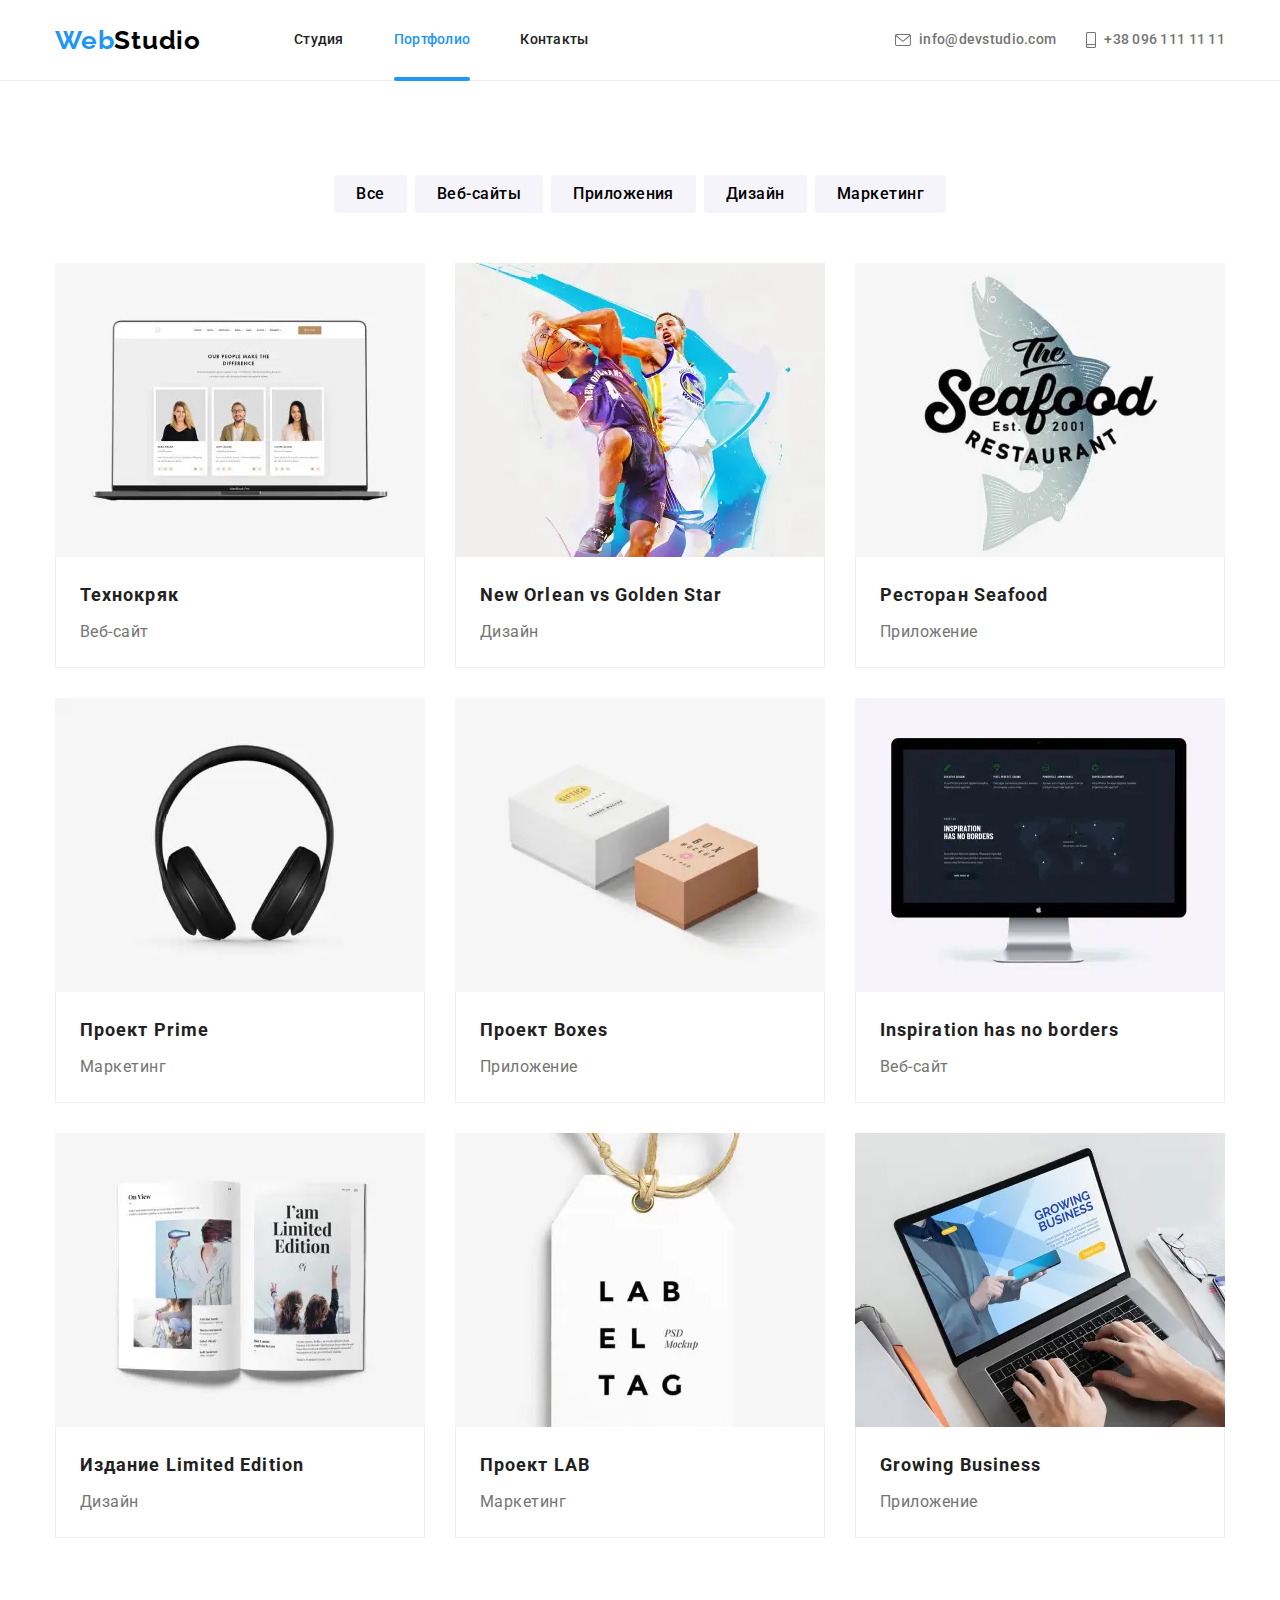
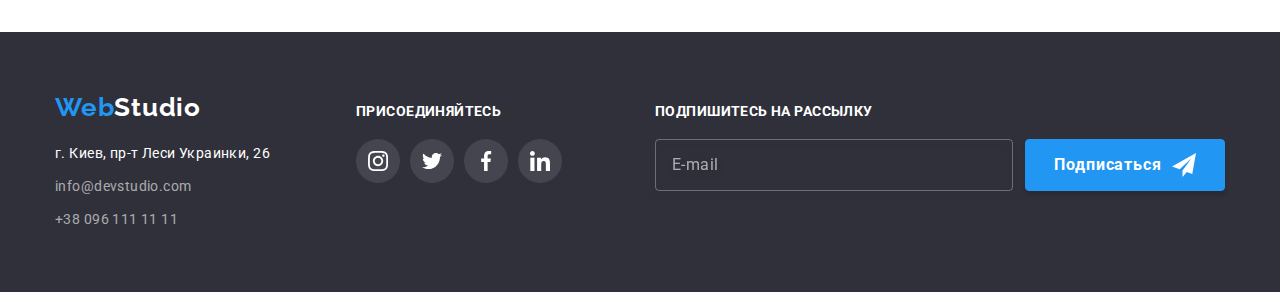
==== commit 5738e22e: "HW8 last version" ====
--- a/portfolio.html
+++ b/portfolio.html
@@ -10,31 +10,44 @@
     <link rel="stylesheet" href="css/portfolio.min.css">
 </head>
 <body>
-    <!--Шапка сайта-->
-    <!-- <header class="header">
-    <div class="container">
-        <nav class="nav">
-            <a class="logo" href="./index.html" lang="en"><span class="logo-color">Web</span>Studio</a>
-            <ul class="nav-list">
-                <li class="nav-list-item"><a class="nav-list-link" href="#">Студия</a></li>
-                <li class="nav-list-item"><a class="nav-list-link current" href="./portfolio.html">Портфолио</a></li>
-                <li class="nav-list-item"><a class="nav-list-link" href="#">Контакты</a></li>
-            </ul>
+    <!--Шапка сайта -->
+    <header class="header">
+        <div class="container">
+            <nav class="nav">
+                <a class="logo" href="./index.html" lang="en"><span class="logo-color">Web</span>Studio</a>
+                <button class="menu-button" type="button" aria-expanded="false" aria-controls="menu-container"
+                    data-menu-button>
+                    <svg width="40" height="40" aria-label="Переключатель мобильного меню">
+                        <use class="icon-cross" href="./images/sprite.svg#cross"></use>
+                        <use class="icon-menu" href="./images/sprite.svg#menu"></use>
+                    </svg>
+                </button>
+                <div class="menu-container" data-menu>
+                    <div class="nav-list-wrapper">
+                        <ul class="nav-list">
+                            <li class="nav-list-item"><a class="nav-list-link" href="#">Студия</a></li>
+                            <li class="nav-list-item"><a class="nav-list-link current" href="./portfolio.html">Портфолио</a></li>
+                            <li class="nav-list-item"><a class="nav-list-link" href="#">Контакты</a></li>
+                        </ul>
+                    </div>
+                    <div class="contacts-wrapper">
+                        <ul class="contacts">
+                            <li class="contact-item">
+                                <a class="contact-item-link" href="mailto:info@devstudio.com">
+                                    <svg class="contact-icon" width="16" height="12">
+                                        <use href="./images/sprite.svg#icon-envelope"></use>
+                                    </svg>info@devstudio.com</a>
+                            </li>
+                            <li class="contact-item"><a class="contact-item-link" href="tel:++380961111111"><svg
+                                        class="contact-icon" width="10" height="16">
+                                        <use href="./images/sprite.svg#icon-smartphone"></use>
+                                    </svg>+38 096 111 11 11</a></li>
+                        </ul>
+                    </div>
+                </div>
             </nav>
-            <address>
-                <ul class="contacts">
-                    <li class="contact-item"><a class="contact-item-link" href="mailto:info@devstudio.com">
-                            <svg class="contact-icon" width="16" height="12">
-                                <use href="./images/sprite.svg#icon-envelope"></use>
-                            </svg>info@devstudio.com</a></li>
-                    <li class="contact-item"><a class="contact-item-link" href="tel:++380961111111"><svg class="contact-icon" width="10"
-                                height="16">
-                                <use href="./images/sprite.svg#icon-smartphone"></use>
-                            </svg>+38 096 111 11 11</a></li>
-                </ul>
-            </address>
-            </div>
-    </header> -->
+        </div>
+    </header>
     <main>
         <!--Портфолио-->
     <section class="portfolio">
--- a/css/portfolio.min.css
+++ b/css/portfolio.min.css
@@ -1,2 +1,2 @@
-:root{--primary-text-color: #212121;--secondary-text-color: #757575;--accent-text-color: #2196f3;--reserve-text-color: #ffffff;--primary-font-family: "Roboto", sans-serif;--secondary-font-family: "Raleway", sans-serif;--card-set-gap: 30px}html{box-sizing:border-box}*,*::before,*::after{box-sizing:inherit}body{font-family:var(--primary-font-family)}ul{list-style:none;padding:0;margin:0}h1,h2,h3,h4,h5,h6,p{margin:0}a{text-decoration:none}address{font-style:normal}img{display:block;max-width:100%;height:auto}textarea{resize:none}.container{width:100%;padding:0 15px;margin:0 auto}@media screen and (min-width: 480px){.container{width:480px}}@media screen and (min-width: 768px){.container{width:768px}}@media screen and (min-width: 1200px){.container{width:1200px}}.section{padding-top:60px;padding-bottom:60px}@media screen and (min-width: 1200px){.section{padding-top:94px;padding-bottom:94px}}.visually-hidden{position:absolute;width:1px;height:1px;margin:-1px;border:0;padding:0;white-space:nowrap;clip-path:inset(100%);clip:rect(0 0 0 0);overflow:hidden}.header{padding-top:32px;padding-bottom:32px;border-bottom:1px solid #ececec}.header .container{display:flex;align-items:center;justify-content:space-between}.nav{display:flex;align-items:center}.nav-list{display:flex;align-items:center;margin-left:93px}.nav-list-item:not(:last-child){margin-right:50px}.contacts{display:flex;align-items:center;margin-left:auto}.logo{font-family:var(--secondary-font-family);color:#000000;font-weight:700;font-size:26px;line-height:1.19;letter-spacing:0.03em}.logo-color{color:var(--accent-text-color)}.nav-list-link{position:relative;padding-top:32px;padding-bottom:32px;font-weight:500;font-size:14px;line-height:1.14;letter-spacing:0.02em;color:var(--primary-text-color);transition:color 250ms cubic-bezier(0.4, 0, 0.2, 1)}.nav-list-link:hover,.nav-list-link:focus{color:var(--accent-text-color)}.current{color:var(--accent-text-color)}.current::after{content:"";position:absolute;left:0;bottom:-5px;display:block;width:100%;height:4px;background-color:var(--accent-text-color);border-radius:2px;transform:translateY(25%)}.contact-item:not(:last-child){margin-right:50px}.contact-item-link{position:relative;padding-top:32px;padding-bottom:32px;font-weight:500;font-size:14px;line-height:1.14;letter-spacing:0.02em;color:var(--secondary-text-color);transition:color 250ms cubic-bezier(0.4, 0, 0.2, 1)}.contact-item-link:hover,.contact-item-link:focus{color:var(--accent-text-color)}.contact-icon{margin-right:10px;fill:currentColor}.portfolio{padding-top:60px;padding-bottom:60px}@media screen and (min-width: 1200px){.portfolio{padding-top:94px;padding-bottom:94px}}.btn{display:flex}.btn-list:not(:last-child){margin-right:8px}.btn-item{min-width:73px;padding:6px 22px;border:none;cursor:pointer;background:#f5f4fa;border-radius:4px;font-family:var(--primary-font-family);font-weight:500;font-size:16px;line-height:1.62;text-align:center;letter-spacing:0.03em;outline:none;transition:color 250ms cubic-bezier(0.4, 0, 0.2, 1),background-color 250ms cubic-bezier(0.4, 0, 0.2, 1)}.btn-item:hover,.btn-item:focus{background-color:var(--accent-text-color);color:var(--reserve-text-color);box-shadow:0px 3px 1px rgba(0,0,0,0.1),0px 1px 2px rgba(0,0,0,0.08),0px 2px 2px rgba(0,0,0,0.12)}@media screen and (max-width: 767px){.btn{flex-wrap:wrap;align-content:space-between;height:91px;margin-bottom:40px}}@media screen and (min-width: 768px){.btn{display:flex;justify-content:center;margin-bottom:30px}}@media screen and (min-width: 1200px){.btn{display:flex;justify-content:center;margin-bottom:50px}}.project-list-item-link{display:block;outline:none;transition:box-shadow 250ms cubic-bezier(0.4, 0, 0.2, 1)}.project-list-item-link:hover,.project-list-item-link:focus{box-shadow:0px 1px 1px rgba(0,0,0,0.12),0px 4px 4px rgba(0,0,0,0.06),1px 4px 6px rgba(0,0,0,0.16)}.project-list-item-title{margin-bottom:4px;font-weight:700;font-size:18px;line-height:2;letter-spacing:0.06em;color:var(--primary-text-color)}.project-list-item-text{font-size:16px;line-height:1.87;letter-spacing:0.03em;color:var(--secondary-text-color)}.wrapper{padding:20px 24px;border-right:1px solid #eeeeee;border-bottom:1px solid #eeeeee;border-left:1px solid #eeeeee}.cards{position:relative;overflow:hidden}.overlay{position:absolute;left:0;bottom:0;padding:63px 24px;width:100%;height:100%;background-color:rgba(33,150,243,0.9);color:var(--reserve-text-color);font-size:18px;line-height:1.56;letter-spacing:0.03em;transform:translateY(100%);transition:all 250ms cubic-bezier(0.4, 0, 0.2, 1)}.project-list-item-link:hover .overlay,.project-list-item-link:focus .overlay{transform:translateY(0)}.project-list-item-img{width:100%}@media screen and (max-width: 767px){.project-list-item:not(:last-child){margin-bottom:30px}}@media screen and (min-width: 768px){.project-list{display:flex;flex-wrap:wrap;margin-left:calc(-1 * var(--card-set-gap));margin-top:calc(-1 * var(--card-set-gap))}.project-list-item{flex-basis:calc(100% / 2 - var(--card-set-gap));margin-left:var(--card-set-gap);margin-top:var(--card-set-gap)}}@media screen and (min-width: 1200px){.project-list{display:flex;flex-wrap:wrap;margin-left:calc(-1 * var(--card-set-gap));margin-top:calc(-1 * var(--card-set-gap))}.project-list-item{flex-basis:calc(100% / 3 - var(--card-set-gap));margin-left:var(--card-set-gap);margin-top:var(--card-set-gap)}}.footer{padding-top:60px;padding-bottom:60px;background:#2f303a;text-align:center}.logo-white{color:var(--reserve-text-color)}.main-contacts-list{margin-top:20px}.main-contacts-item:not(:last-child){margin-bottom:8px}.main-contacts-link{font-size:14px;line-height:1.71;letter-spacing:0.03em;color:rgba(255,255,255,0.6)}.main-contacts-link.map{color:var(--reserve-text-color)}.join{display:inline-block;margin-bottom:20px;font-weight:700;font-size:14px;line-height:1.14;letter-spacing:0.03em;text-transform:uppercase;color:var(--reserve-text-color)}.footer-social-list{display:flex;justify-content:center}.footer-social-item:not(:last-child){margin-right:10px}.footer-social-link{display:flex;justify-content:center;align-items:center;width:44px;height:44px;border-radius:50%;background-color:rgba(255,255,255,0.1);color:var(--reserve-text-color);transition:background-color 250ms cubic-bezier(0.4, 0, 0.2, 1)}.footer-social-link:hover,.footer-social-link:focus{background-color:var(--accent-text-color)}.social-logo{fill:currentColor}@media screen and (max-width: 767px){.footer-social{margin-top:60px}}@media screen and (min-width: 768px) and (max-width: 1199px){.footer .container{display:flex;flex-wrap:wrap;justify-content:center}.footer-contacts{margin-right:165px}}@media screen and (min-width: 1200px){.footer{text-align:start}.footer .container{display:flex;justify-self:start;align-items:baseline}.footer-contacts{width:231px}.main-contacts-item:not(:last-child){margin-bottom:9px}.footer-social{margin-left:70px}}.subs-title{display:inline-block;margin-bottom:20px;font-weight:700;font-size:14px;line-height:1.14;letter-spacing:0.03em;text-transform:uppercase;color:var(--reserve-text-color)}.subs-btn{display:flex;justify-content:center;align-items:center;margin:0 auto;padding:10px 0;min-width:200px;min-height:50px;border-radius:4px;border:1px solid var(--accent-text-color);cursor:pointer;font-weight:700;font-size:16px;line-height:1.87;letter-spacing:0.06em;color:var(--reserve-text-color);background-color:var(--accent-text-color);box-shadow:0px 4px 4px rgba(0,0,0,0.15)}.icon-send{margin-left:10px;fill:currentColor}.subs-input{margin-bottom:20px;padding:15px 16px;min-width:100%;min-height:50px;border:1px solid rgba(255,255,255,0.3);filter:drop-shadow(0px 4px 4px rgba(0,0,0,0.15));border-radius:4px;background-color:transparent;color:#ffffff;transition:outline 250ms cubic-bezier(0.4, 0, 0.2, 1)}.subs-input:focus{outline:1px solid var(--accent-text-color)}.subs-input::placeholder{font-size:16px;line-height:1.25;letter-spacing:0.03em;color:rgba(255,255,255,0.6)}@media screen and (max-width: 767px){.subscription-form{margin-top:60px}}@media screen and (min-width: 768px) and (max-width: 1199px){.subs-input{min-width:450px}.subscription-form{margin-top:60px}}@media screen and (min-width: 1200px){.subscription-form{display:block;margin-left:93px;width:570px}.subscription{display:flex}.subs-input{margin-bottom:0;margin-right:12px;min-width:358px}}
+:root{--primary-text-color: #212121;--secondary-text-color: #757575;--accent-text-color: #2196f3;--reserve-text-color: #ffffff;--primary-font-family: "Roboto", sans-serif;--secondary-font-family: "Raleway", sans-serif;--card-set-gap: 30px}html{box-sizing:border-box}*,*::before,*::after{box-sizing:inherit}body{font-family:var(--primary-font-family)}ul{list-style:none;padding:0;margin:0}h1,h2,h3,h4,h5,h6,p{margin:0}a{text-decoration:none}address{font-style:normal}img{display:block;max-width:100%;height:auto}textarea{resize:none}.container{width:100%;padding:0 15px;margin:0 auto}@media screen and (min-width: 480px){.container{width:480px}}@media screen and (min-width: 768px){.container{width:768px}}@media screen and (min-width: 1200px){.container{width:1200px}}.section{padding-top:60px;padding-bottom:60px}@media screen and (min-width: 1200px){.section{padding-top:94px;padding-bottom:94px}}.visually-hidden{position:absolute;width:1px;height:1px;margin:-1px;border:0;padding:0;white-space:nowrap;clip-path:inset(100%);clip:rect(0 0 0 0);overflow:hidden}.header{border-bottom:1px solid #ececec}.nav{display:flex;align-items:center}.logo{font-family:var(--secondary-font-family);color:#000000;font-weight:700;font-size:26px;line-height:1.19;letter-spacing:0.03em}.logo-color{color:var(--accent-text-color)}.menu-button{display:inline-flex;margin:0;padding:0;border:none;background-color:transparent;transition:fill 250ms cubic-bezier(0.4, 0, 0.2, 1)}.menu-button .icon-cross{display:none}.menu-button.is-open .icon-cross{display:block}.menu-button.is-open .icon-menu{display:none}.menu-button:hover .icon-cross,.menu-button:focus .icon-cross{fill:var(--accent-text-color)}.menu-button:hover .icon-menu,.menu-button:focus .icon-menu{fill:var(--accent-text-color)}.menu-container{background-color:#ffffff}.nav-list-link{position:relative;display:inline-block;font-weight:500;font-size:18;line-height:1.17;letter-spacing:0.02em;color:var(--primary-text-color);transition:color 250ms cubic-bezier(0.4, 0, 0.2, 1)}.nav-list-link:hover,.nav-list-link:focus{color:var(--accent-text-color)}.current{color:var(--accent-text-color)}.current::after{position:absolute;bottom:-1px;display:block;content:"";width:100%;height:4px;background-color:var(--accent-text-color);border-radius:2px}.contact-item-link{display:flex;align-items:center;font-weight:500;font-size:18;line-height:1.17;letter-spacing:0.02em;color:var(--secondary-text-color);transition:color 250ms cubic-bezier(0.4, 0, 0.2, 1)}.contact-item-link:hover,.contact-item-link:focus{color:var(--accent-text-color)}.contact-icon{margin-right:10px;fill:#757575;transition:fill 250ms cubic-bezier(0.4, 0, 0.2, 1)}.ccontact-item-link:hover .contact-icon,.contact-item-link:focus .contact-icon{fill:var(--accent-text-color)}@media screen and (min-width: 320px) and (max-width: 767px){.header{position:relative}.nav{justify-content:space-between}.nav .logo{padding-top:15px;padding-bottom:15px}.menu-container{display:none;z-index:1;position:absolute;top:100%;left:0;width:480px;width:100%;padding-top:60px;padding-bottom:60px}.menu-container.is-open{display:block;border-top:1px solid #ececec}.nav-list-wrapper{margin-bottom:60px;text-align:center}.nav-list-item:not(:last-child){margin-bottom:40px}.current{padding-bottom:12px}.contact-item:not(:last-child){margin-bottom:16px}.contact-item-link{justify-content:center}}@media screen and (min-width: 768px){.menu-button{display:none}.menu-container{display:flex;align-items:center;flex-grow:1}.nav .logo{margin-right:88px}.nav-list{display:flex}.contacts-wrapper{margin-left:auto}.nav-list-item:not(:last-child){margin-right:50px}.nav-list-link{padding-top:32px;padding-bottom:32px;font-weight:500;font-size:14px;line-height:1.14}.contact-item-link{font-weight:500;font-size:12px;line-height:1.17}.contact-icon{margin-right:8px}}@media screen and (min-width: 768px) and (max-width: 1199px){.contact-list__item:not(:last-child){margin-bottom:10px}}@media screen and (min-width: 1200px){.nav .logo{margin-right:93px}.contacts{display:flex;align-items:center}.contact-item:not(:last-child){margin-right:30px}.contact-item-link{font-weight:500;font-size:14px;line-height:1.14}}.portfolio{padding-top:60px;padding-bottom:60px}@media screen and (min-width: 1200px){.portfolio{padding-top:94px;padding-bottom:94px}}.btn{display:flex}.btn-list:not(:last-child){margin-right:8px}.btn-item{min-width:73px;padding:6px 22px;border:none;cursor:pointer;background:#f5f4fa;border-radius:4px;font-family:var(--primary-font-family);font-weight:500;font-size:16px;line-height:1.62;text-align:center;letter-spacing:0.03em;outline:none;transition:color 250ms cubic-bezier(0.4, 0, 0.2, 1),background-color 250ms cubic-bezier(0.4, 0, 0.2, 1)}.btn-item:hover,.btn-item:focus{background-color:var(--accent-text-color);color:var(--reserve-text-color);box-shadow:0px 3px 1px rgba(0,0,0,0.1),0px 1px 2px rgba(0,0,0,0.08),0px 2px 2px rgba(0,0,0,0.12)}@media screen and (max-width: 767px){.btn{flex-wrap:wrap;align-content:space-between;height:91px;margin-bottom:40px}}@media screen and (min-width: 768px){.btn{display:flex;justify-content:center;margin-bottom:30px}}@media screen and (min-width: 1200px){.btn{display:flex;justify-content:center;margin-bottom:50px}}.project-list-item-link{display:block;outline:none;transition:box-shadow 250ms cubic-bezier(0.4, 0, 0.2, 1)}.project-list-item-link:hover,.project-list-item-link:focus{box-shadow:0px 1px 1px rgba(0,0,0,0.12),0px 4px 4px rgba(0,0,0,0.06),1px 4px 6px rgba(0,0,0,0.16)}.project-list-item-title{margin-bottom:4px;font-weight:700;font-size:18px;line-height:2;letter-spacing:0.06em;color:var(--primary-text-color)}.project-list-item-text{font-size:16px;line-height:1.87;letter-spacing:0.03em;color:var(--secondary-text-color)}.wrapper{padding:20px 24px;border-right:1px solid #eeeeee;border-bottom:1px solid #eeeeee;border-left:1px solid #eeeeee}.cards{position:relative;overflow:hidden}.overlay{position:absolute;left:0;bottom:0;padding:63px 24px;width:100%;height:100%;background-color:rgba(33,150,243,0.9);color:var(--reserve-text-color);font-size:18px;line-height:1.56;letter-spacing:0.03em;transform:translateY(100%);transition:all 250ms cubic-bezier(0.4, 0, 0.2, 1)}.project-list-item-link:hover .overlay,.project-list-item-link:focus .overlay{transform:translateY(0)}.project-list-item-img{width:100%}@media screen and (max-width: 767px){.project-list-item:not(:last-child){margin-bottom:30px}}@media screen and (min-width: 768px){.project-list{display:flex;flex-wrap:wrap;margin-left:calc(-1 * var(--card-set-gap));margin-top:calc(-1 * var(--card-set-gap))}.project-list-item{flex-basis:calc(100% / 2 - var(--card-set-gap));margin-left:var(--card-set-gap);margin-top:var(--card-set-gap)}}@media screen and (min-width: 1200px){.project-list{display:flex;flex-wrap:wrap;margin-left:calc(-1 * var(--card-set-gap));margin-top:calc(-1 * var(--card-set-gap))}.project-list-item{flex-basis:calc(100% / 3 - var(--card-set-gap));margin-left:var(--card-set-gap);margin-top:var(--card-set-gap)}}.footer{padding-top:60px;padding-bottom:60px;background:#2f303a;text-align:center}.logo-white{color:var(--reserve-text-color)}.main-contacts-list{margin-top:20px}.main-contacts-item:not(:last-child){margin-bottom:8px}.main-contacts-link{font-size:14px;line-height:1.71;letter-spacing:0.03em;color:rgba(255,255,255,0.6)}.main-contacts-link.map{color:var(--reserve-text-color)}.join{display:inline-block;margin-bottom:20px;font-weight:700;font-size:14px;line-height:1.14;letter-spacing:0.03em;text-transform:uppercase;color:var(--reserve-text-color)}.footer-social-list{display:flex;justify-content:center}.footer-social-item:not(:last-child){margin-right:10px}.footer-social-link{display:flex;justify-content:center;align-items:center;width:44px;height:44px;border-radius:50%;background-color:rgba(255,255,255,0.1);color:var(--reserve-text-color);transition:background-color 250ms cubic-bezier(0.4, 0, 0.2, 1)}.footer-social-link:hover,.footer-social-link:focus{background-color:var(--accent-text-color)}.social-logo{fill:currentColor}@media screen and (max-width: 767px){.footer-social{margin-top:60px}}@media screen and (min-width: 768px) and (max-width: 1199px){.footer .container{display:flex;flex-wrap:wrap;justify-content:center}.footer-contacts{margin-right:165px}}@media screen and (min-width: 1200px){.footer{text-align:start}.footer .container{display:flex;justify-self:start;align-items:baseline}.footer-contacts{width:231px}.main-contacts-item:not(:last-child){margin-bottom:9px}.footer-social{margin-left:70px}}.subs-title{display:inline-block;margin-bottom:20px;font-weight:700;font-size:14px;line-height:1.14;letter-spacing:0.03em;text-transform:uppercase;color:var(--reserve-text-color)}.subs-btn{display:flex;justify-content:center;align-items:center;margin:0 auto;padding:10px 0;min-width:200px;min-height:50px;border-radius:4px;border:1px solid var(--accent-text-color);cursor:pointer;font-weight:700;font-size:16px;line-height:1.87;letter-spacing:0.06em;color:var(--reserve-text-color);background-color:var(--accent-text-color);box-shadow:0px 4px 4px rgba(0,0,0,0.15)}.icon-send{margin-left:10px;fill:currentColor}.subs-input{margin-bottom:20px;padding:15px 16px;min-width:100%;min-height:50px;border:1px solid rgba(255,255,255,0.3);filter:drop-shadow(0px 4px 4px rgba(0,0,0,0.15));border-radius:4px;background-color:transparent;color:#ffffff;transition:outline 250ms cubic-bezier(0.4, 0, 0.2, 1)}.subs-input:focus{outline:1px solid var(--accent-text-color)}.subs-input::placeholder{font-size:16px;line-height:1.25;letter-spacing:0.03em;color:rgba(255,255,255,0.6)}@media screen and (max-width: 767px){.subscription-form{margin-top:60px}}@media screen and (min-width: 768px) and (max-width: 1199px){.subs-input{min-width:450px}.subscription-form{margin-top:60px}}@media screen and (min-width: 1200px){.subscription-form{display:block;margin-left:93px;width:570px}.subscription{display:flex}.subs-input{margin-bottom:0;margin-right:12px;min-width:358px}}
 /*# sourceMappingURL=portfolio.min.css.map */